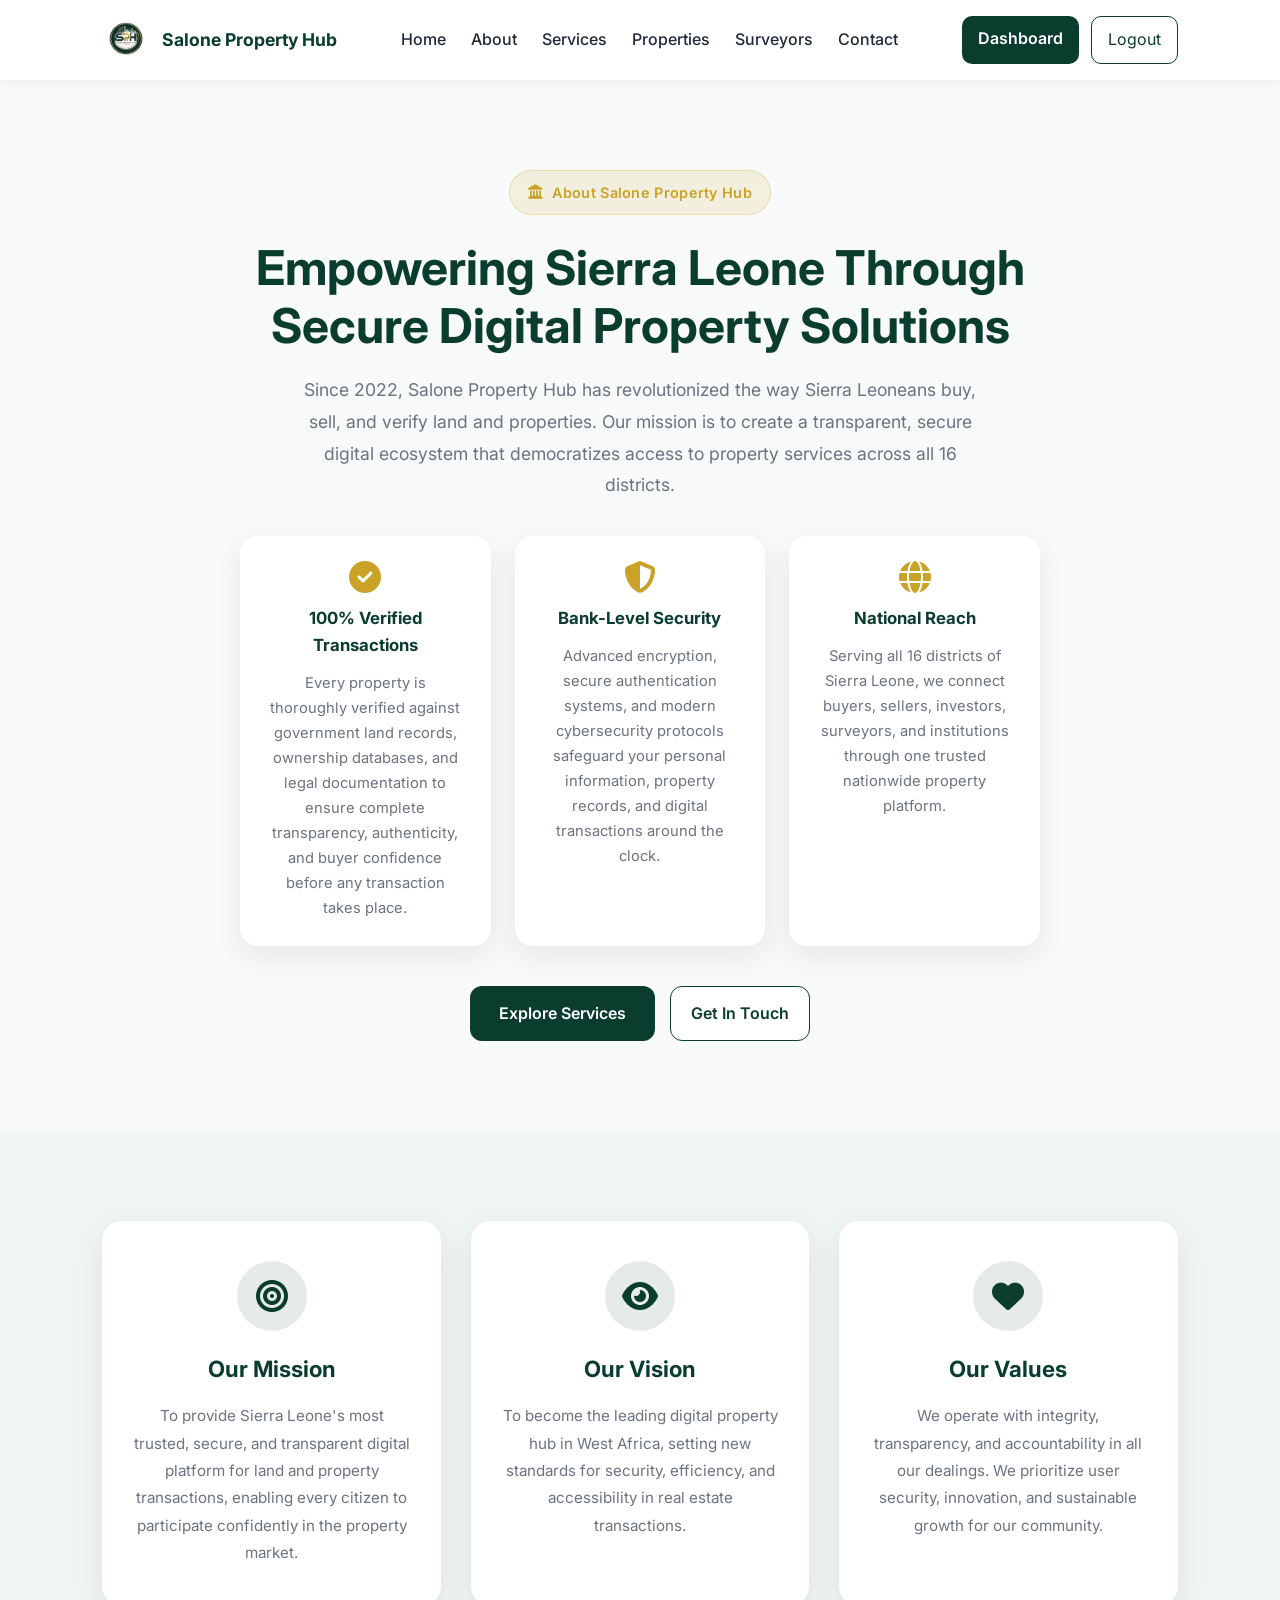
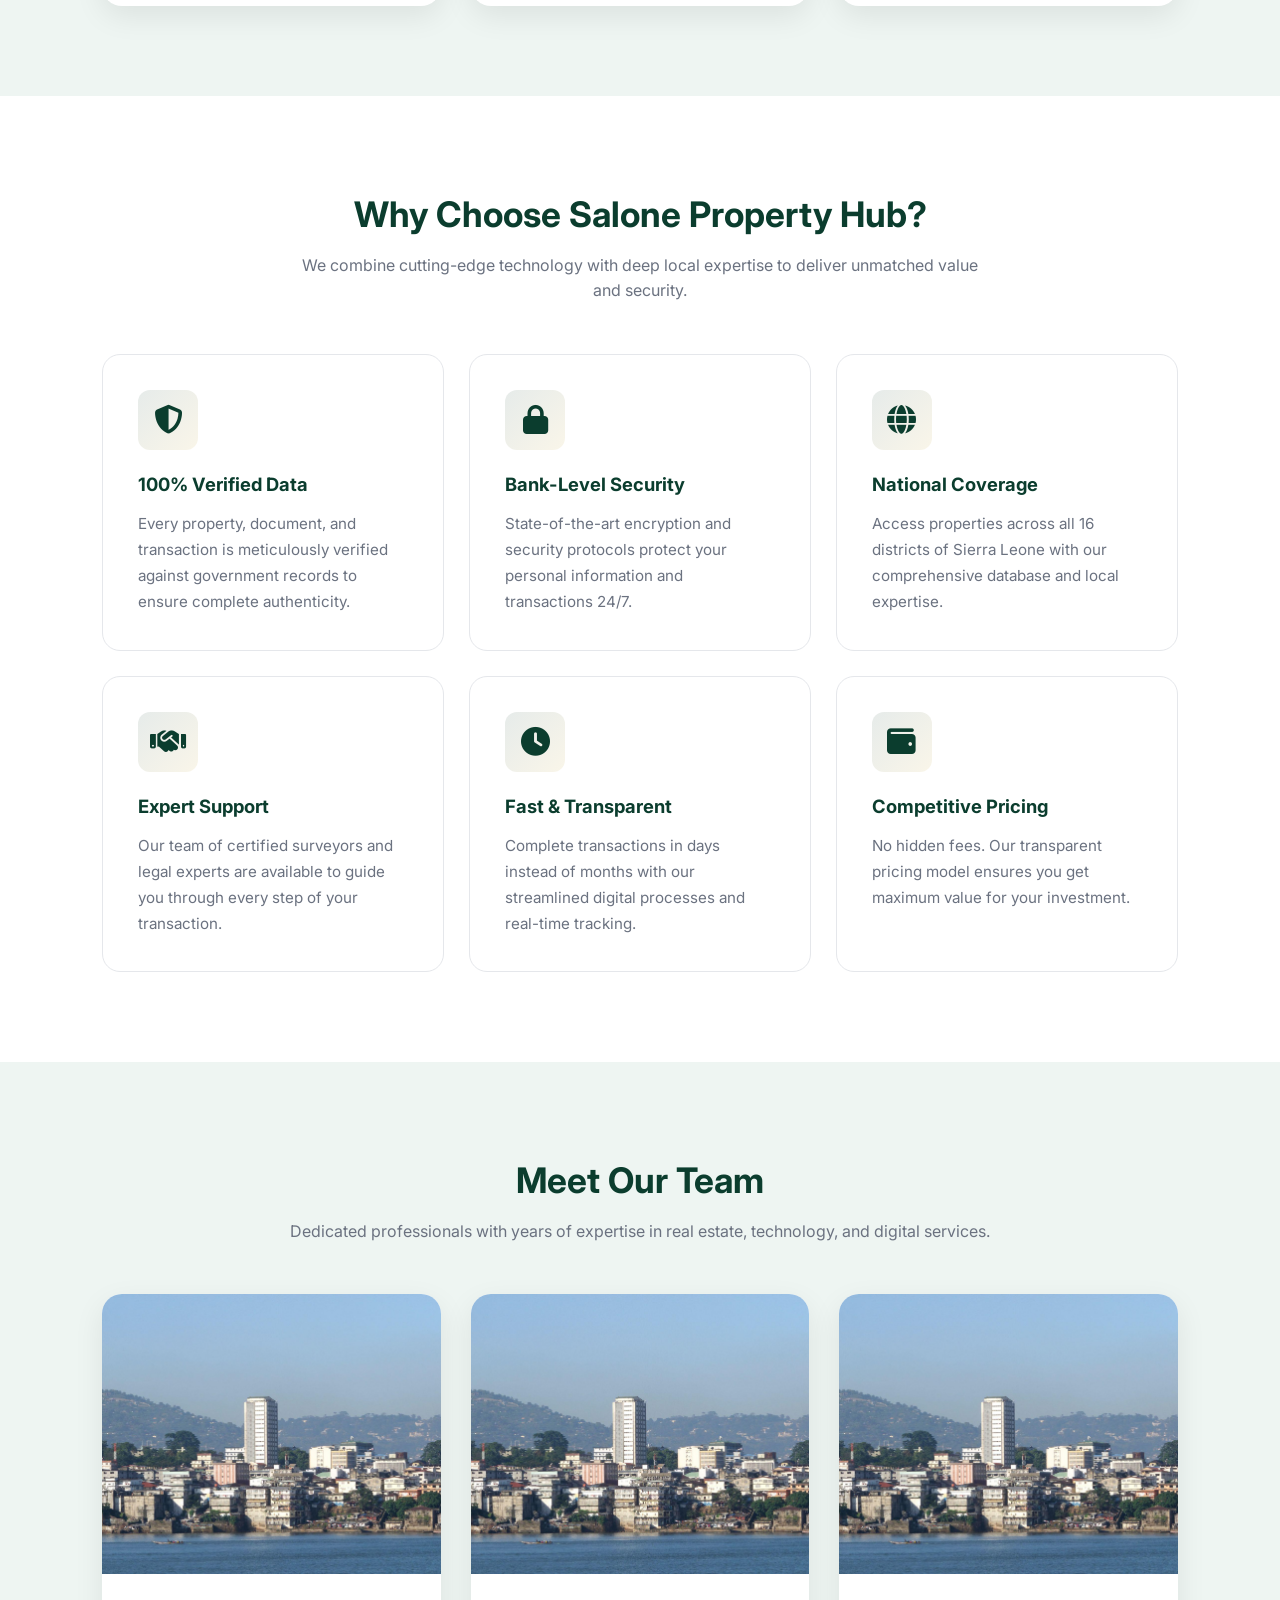
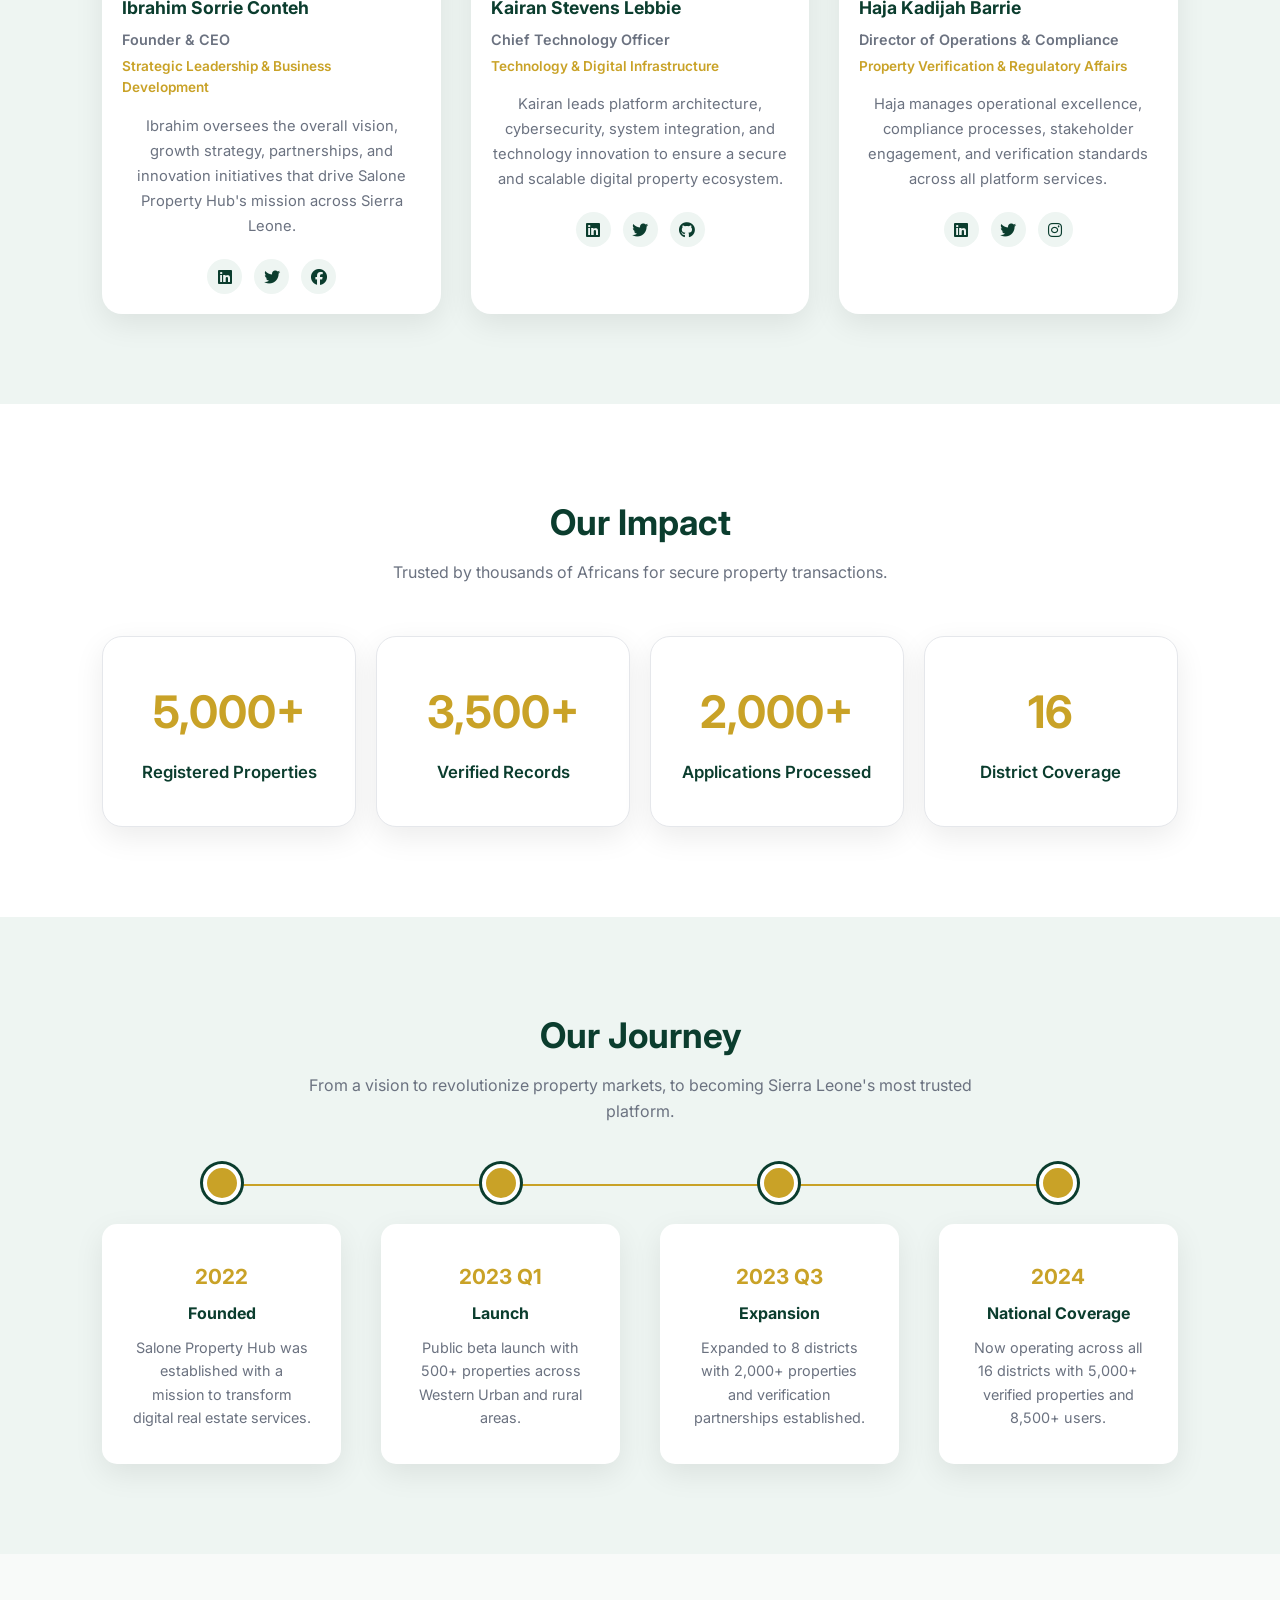
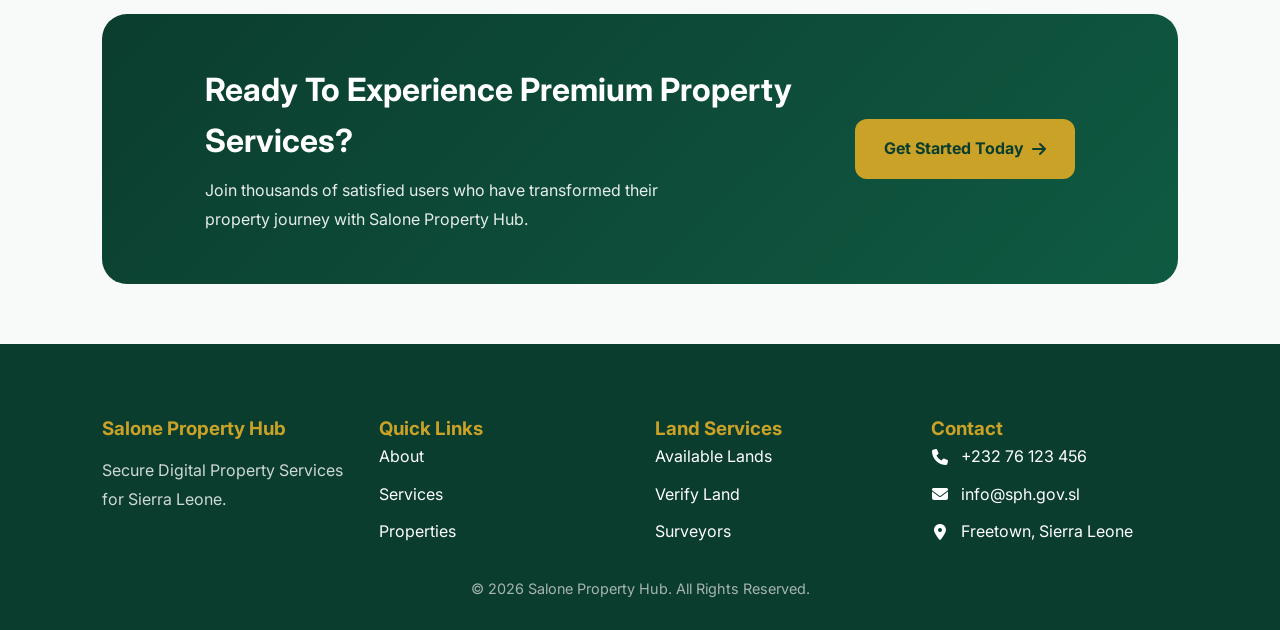
==== about.html @ 492e8870 "Complete Salone Property Hub platform with responsive pages, property listings, surveyor directory, " ====
<!DOCTYPE html>
<html lang="en">
<head>
    <meta charset="UTF-8">
    <meta name="viewport" content="width=device-width, initial-scale=1.0">
    <title>About Us | Salone Property Hub</title>

    <link rel="stylesheet" href="css/about.css">
    <link rel="stylesheet" href="https://cdnjs.cloudflare.com/ajax/libs/font-awesome/6.5.1/css/all.min.css">
    <link href="https://fonts.googleapis.com/css2?family=Inter:wght@300;400;500;600;700;800&display=swap" rel="stylesheet">
</head>
<body>

<!-- ================= NAVBAR ================= -->

<header>

    <nav class="navbar">

        <a href="index.html" class="logo-area">
            <img src="images/logo.png" alt="SPH Logo">
            <span>Salone Property Hub</span>
        </a>

        <button class="hamburger" aria-label="Toggle navigation">
            <span></span>
            <span></span>
            <span></span>
        </button>

        <ul class="nav-links">
            <li><a class="hov" href="index.html">Home</a></li>
            <li><a class="hov" href="about.html" class="active">About</a></li>
            <li><a class="hov" href="services.html">Services</a></li>
            <li><a class="hov" href="properties.html">Properties</a></li>
            <li><a class="hov" href="surveyors.html">Surveyors</a></li>
            <li><a class="hov" href="contact.html">Contact</a></li>
            <li class="nav-buttons-mobile">
                <a href="#" class="dashboard-btn">Dashboard</a>
                <a href="login.html" class="logout-btn">Logout</a>
            </li>
        </ul>

        <div class="nav-buttons">
            <a href="#" class="dashboard-btn">Dashboard</a>
            <a href="login.html" class="logout-btn">Logout</a>
        </div>

    </nav>

</header>

<!-- ================= ABOUT HERO ================= -->

<section class="about-hero">

    <div class="hero-wrapper">
        <span class="hero-badge">
            <i class="fa-solid fa-landmark"></i>
            About Salone Property Hub
        </span>

        <h1>
            Empowering Sierra Leone Through Secure Digital Property Solutions
        </h1>

        <p class="hero-intro">
            Since 2022, Salone Property Hub has revolutionized the way Sierra Leoneans buy, sell, and verify land and properties. Our mission is to create a transparent, secure digital ecosystem that democratizes access to property services across all 16 districts.
        </p>

    <div class="hero-highlights">

    <div class="highlight-item">
        <i class="fa-solid fa-check-circle"></i>

        <h4>100% Verified Transactions</h4>

        <p>
            Every property is thoroughly verified against government land records,
            ownership databases, and legal documentation to ensure complete
            transparency, authenticity, and buyer confidence before any
            transaction takes place.
        </p>
    </div>

    <div class="highlight-item">
        <i class="fa-solid fa-shield-halved"></i>

        <h4>Bank-Level Security</h4>

        <p>
            Advanced encryption, secure authentication systems, and modern
            cybersecurity protocols safeguard your personal information,
            property records, and digital transactions around the clock.
        </p>
    </div>

    <div class="highlight-item">
        <i class="fa-solid fa-globe"></i>

        <h4>National Reach</h4>

        <p>
            Serving all 16 districts of Sierra Leone, we connect buyers,
            sellers, investors, surveyors, and institutions through one trusted
            nationwide property platform.
        </p>
    </div>

    </div>

        <div class="hero-buttons">
            <a href="services.html" class="primary-btn">
                Explore Services
            </a>

            <a href="contact.html" class="secondary-btn">
                Get In Touch
            </a>
        </div>
    </div>

</section>

<!-- ================= MISSION & VISION ================= -->

<section class="mission-vision">

    <div class="mission-card">
        <div class="card-icon">
            <i class="fa-solid fa-bullseye"></i>
        </div>
        <h3>Our Mission</h3>
        <p>
            To provide Sierra Leone's most trusted, secure, and transparent digital platform for land and property transactions, enabling every citizen to participate confidently in the property market.
        </p>
    </div>

    <div class="vision-card">
        <div class="card-icon">
            <i class="fa-solid fa-eye"></i>
        </div>
        <h3>Our Vision</h3>
        <p>
            To become the leading digital property hub in West Africa, setting new standards for security, efficiency, and accessibility in real estate transactions.
        </p>
    </div>

    <div class="values-card">
        <div class="card-icon">
            <i class="fa-solid fa-heart"></i>
        </div>
        <h3>Our Values</h3>
        <p>
            We operate with integrity, transparency, and accountability in all our dealings. We prioritize user security, innovation, and sustainable growth for our community.
        </p>
    </div>

</section>

<!-- ================= WHY CHOOSE US ================= -->

<section class="why-us">

    <div class="section-header">
        <h2>Why Choose Salone Property Hub?</h2>
        <p>
            We combine cutting-edge technology with deep local expertise to deliver unmatched value and security.
        </p>
    </div>

    <div class="features-grid">

        <div class="feature-card">
            <div class="feature-icon">
                <i class="fa-solid fa-shield-halved"></i>
            </div>
            <h3>100% Verified Data</h3>
            <p>Every property, document, and transaction is meticulously verified against government records to ensure complete authenticity.</p>
        </div>

        <div class="feature-card">
            <div class="feature-icon">
                <i class="fa-solid fa-lock"></i>
            </div>
            <h3>Bank-Level Security</h3>
            <p>State-of-the-art encryption and security protocols protect your personal information and transactions 24/7.</p>
        </div>

        <div class="feature-card">
            <div class="feature-icon">
                <i class="fa-solid fa-globe"></i>
            </div>
            <h3>National Coverage</h3>
            <p>Access properties across all 16 districts of Sierra Leone with our comprehensive database and local expertise.</p>
        </div>

        <div class="feature-card">
            <div class="feature-icon">
                <i class="fa-solid fa-handshake"></i>
            </div>
            <h3>Expert Support</h3>
            <p>Our team of certified surveyors and legal experts are available to guide you through every step of your transaction.</p>
        </div>

        <div class="feature-card">
            <div class="feature-icon">
                <i class="fa-solid fa-clock"></i>
            </div>
            <h3>Fast & Transparent</h3>
            <p>Complete transactions in days instead of months with our streamlined digital processes and real-time tracking.</p>
        </div>

        <div class="feature-card">
            <div class="feature-icon">
                <i class="fa-solid fa-wallet"></i>
            </div>
            <h3>Competitive Pricing</h3>
            <p>No hidden fees. Our transparent pricing model ensures you get maximum value for your investment.</p>
        </div>

    </div>

</section>

<!-- ================= TEAM SECTION ================= -->

<section class="team-section">

    <div class="section-header">
        <h2>Meet Our Team</h2>
        <p>
            Dedicated professionals with years of expertise in real estate, technology, and digital services.
        </p>
    </div>

    <div class="team-grid">

    <div class="team-card">
        <div class="team-image">
            <img src="./images/home/hero 3.jpg" alt="Ibrahim Sorrie Conteh">
        </div>

        <h3>Ibrahim Sorrie Conteh</h3>
        <p>Founder & CEO</p>

        <span>
            Strategic Leadership & Business Development
        </span>

        <div class="team-description">
            Ibrahim oversees the overall vision, growth strategy,
            partnerships, and innovation initiatives that drive
            Salone Property Hub's mission across Sierra Leone.
        </div>

        <div class="team-socials">
            <a href="#"><i class="fab fa-linkedin"></i></a>
            <a href="#"><i class="fab fa-twitter"></i></a>
            <a href="#"><i class="fab fa-facebook"></i></a>
        </div>
    </div>

    <div class="team-card">
        <div class="team-image">
            <img src="./images/home/hero 3.jpg" alt="Kairan Stevens Lebbie">
        </div>

        <h3>Kairan Stevens Lebbie</h3>
        <p>Chief Technology Officer</p>

        <span>
            Technology & Digital Infrastructure
        </span>

        <div class="team-description">
            Kairan leads platform architecture, cybersecurity,
            system integration, and technology innovation to
            ensure a secure and scalable digital property ecosystem.
        </div>

        <div class="team-socials">
            <a href="#"><i class="fab fa-linkedin"></i></a>
            <a href="#"><i class="fab fa-twitter"></i></a>
            <a href="#"><i class="fab fa-github"></i></a>
        </div>
    </div>

    <div class="team-card">
        <div class="team-image">
            <img src="./images/home/hero 3.jpg" alt="Haja Kadijah Barrie">
        </div>

        <h3>Haja Kadijah Barrie</h3>
        <p>Director of Operations & Compliance</p>

        <span>
            Property Verification & Regulatory Affairs
        </span>

        <div class="team-description">
            Haja manages operational excellence, compliance
            processes, stakeholder engagement, and verification
            standards across all platform services.
        </div>

        <div class="team-socials">
            <a href="#"><i class="fab fa-linkedin"></i></a>
            <a href="#"><i class="fab fa-twitter"></i></a>
            <a href="#"><i class="fab fa-instagram"></i></a>
        </div>
    </div>

    </div>

</section>

<!-- ================= BY THE NUMBERS ================= -->

<section class="by-numbers">

    <div class="section-header">
        <h2>Our Impact</h2>
        <p>
            Trusted by thousands of Africans for secure property transactions.
        </p>
    </div>

    <div class="numbers-grid">

        <div class="number-card">
            <h2>5,000+</h2>
            <p>Registered Properties</p>
        </div>

        <div class="number-card">
            <h2>3,500+</h2>
            <p>Verified Records</p>
        </div>

        <div class="number-card">
            <h2>2,000+</h2>
            <p>Applications Processed</p>
        </div>

        <div class="number-card">
            <h2>16</h2>
            <p>District Coverage</p>
        </div>

    </div>

</section>

<!-- ================= TIMELINE ================= -->

<section class="timeline-section">

    <div class="section-header">
        <h2>Our Journey</h2>
        <p>
            From a vision to revolutionize property markets, to becoming Sierra Leone's most trusted platform.
        </p>
    </div>

    <div class="timeline">

        <div class="timeline-item">
            <div class="timeline-content">
                <h3>2022</h3>
                <p><strong>Founded</strong></p>
                <span>Salone Property Hub was established with a mission to transform digital real estate services.</span>
            </div>
        </div>

        <div class="timeline-item">
            <div class="timeline-content">
                <h3>2023 Q1</h3>
                <p><strong>Launch</strong></p>
                <span>Public beta launch with 500+ properties across Western Urban and rural areas.</span>
            </div>
        </div>

        <div class="timeline-item">
            <div class="timeline-content">
                <h3>2023 Q3</h3>
                <p><strong>Expansion</strong></p>
                <span>Expanded to 8 districts with 2,000+ properties and verification partnerships established.</span>
            </div>
        </div>

        <div class="timeline-item">
            <div class="timeline-content">
                <h3>2024</h3>
                <p><strong>National Coverage</strong></p>
                <span>Now operating across all 16 districts with 5,000+ verified properties and 8,500+ users.</span>
            </div>
        </div>

    </div>

</section>

<!-- ================= CTA SECTION ================= -->

<section class="cta-final">

    <div>
        <h2>Ready To Experience Premium Property Services?</h2>
        <p>
            Join thousands of satisfied users who have transformed their property journey with Salone Property Hub.
        </p>
    </div>

    <a href="services.html" class="cta-btn">
        Get Started Today
        <i class="fa-solid fa-arrow-right"></i>
    </a>

</section>

<!-- ================= FOOTER ================= -->

<footer>

    <div class="footer-grid">

        <div>

            <h3>Salone Property Hub</h3>

            <p>
                Secure Digital Property Services for Sierra Leone.
            </p>

        </div>

        <div>

            <h3>Quick Links</h3>

            <a href="about.html">About</a>
            <a href="services.html">Services</a>
            <a href="properties.html">Properties</a>

        </div>

        <div>

            <h3>Land Services</h3>

            <a href="lands.html">Available Lands</a>
            <a href="verify.html">Verify Land</a>
            <a href="surveyors.html">Surveyors</a>

        </div>

        <div>

            <h3>Contact</h3>

            <div class="contact-item">
                <i class="fa-solid fa-phone"></i>
                <span>+232 76 123 456</span>
            </div>

            <div class="contact-item">
                <i class="fa-solid fa-envelope"></i>
                <span>info@sph.gov.sl</span>
            </div>

            <div class="contact-item">
                <i class="fa-solid fa-location-dot"></i>
                <span>Freetown, Sierra Leone</span>
            </div>

        </div>

    </div>

    <div class="copyright">
        © 2026 Salone Property Hub. All Rights Reserved.
    </div>

</footer>

<script>
    document.addEventListener("DOMContentLoaded", () => {
        const hamburger = document.querySelector(".hamburger");
        const navLinks = document.querySelector(".nav-links");

        hamburger?.addEventListener("click", () => {
            hamburger.classList.toggle("active");
            navLinks.classList.toggle("active");
        });

        navLinks?.querySelectorAll("a").forEach(link => {
            link.addEventListener("click", () => {
                hamburger.classList.remove("active");
                navLinks.classList.remove("active");
            });
        });

        document.addEventListener("click", (e) => {
            if (!hamburger?.contains(e.target) && !navLinks?.contains(e.target)) {
                hamburger?.classList.remove("active");
                navLinks?.classList.remove("active");
            }
        });
    });
</script>

</body>
</html>
---- css/about.css ----
/* =========================
   GLOBAL RESET & BASE
========================= */

*{
    margin:0;
    padding:0;
    box-sizing:border-box;
    font-family:'Inter',sans-serif;
}

:root{
    --primary:#0B3D2E;
    --primary-light:#0F5A42;
    --gold:#C9A227;

    --bg:#F8FAF9;
    --section:#EEF5F2;
    --white:#ffffff;

    --text:#1F2937;
    --text-light:#6B7280;

    --shadow:0 10px 30px rgba(0,0,0,0.08);
    --shadow-hover:0 18px 45px rgba(0,0,0,0.15);

    --radius:18px;
    --transition:all .3s ease;
}

html{
    scroll-behavior:smooth;
}

body{
    background:var(--bg);
    color:var(--text);
    line-height:1.6;
}

/* =========================
   GENERAL SECTIONS
========================= */

section{
    padding:90px 8%;
}

.section-header{
    text-align:center;
    margin-bottom:50px;
}

.section-header h2{
    font-size:2.2rem;
    color:var(--primary);
    margin-bottom:10px;
}

.section-header p{
    color:var(--text-light);
    max-width:700px;
    margin:0 auto;
}

/* =========================
   BUTTONS
========================= */

.primary-btn,
.secondary-btn,
.dashboard-btn,
.logout-btn,
.cta-btn{
    transition:var(--transition);
}

.primary-btn,
.cta-btn{
    background:var(--primary);
    color:white;
    padding:14px 28px;
    border-radius:12px;
    text-decoration:none;
    font-weight:600;
    display:inline-flex;
    align-items:center;
    gap:8px;
    border:1px solid transparent;
}

.hero-buttons{
    display:flex;
    justify-content:center;
    gap:15px;
}

.primary-btn:hover,
.cta-btn:hover{
    background:var(--primary-light);
    transform:translateY(-3px);
    box-shadow:var(--shadow);
}

.secondary-btn{
    background:white;
    color:var(--primary);
    border:1px solid var(--primary);
    padding:14px 20px;
    border-radius:12px;
    font-weight:600;
    text-decoration:none;
}

.secondary-btn:hover{
    background:var(--primary);
    color:white;
    transform:translateY(-3px);
}

/* =========================
   NAVBAR
========================= */

header{
    position:sticky;
    top:0;
    z-index:9999;
    background:white;
    box-shadow:0 2px 15px rgba(0,0,0,0.06);
}

.navbar{
    height:80px;
    display:flex;
    justify-content:space-between;
    align-items:center;
    padding:0 8%;
}

.logo-area{
    display:flex;
    align-items:center;
    gap:12px;
    text-decoration:none;
}

.logo-area img{
    width:48px;
    height:48px;
    border-radius:50%;
    object-fit:cover;
}

.logo-area span{
    font-weight:700;
    color:var(--primary);
    font-size:1.1rem;
}

.nav-links{
    display:flex;
    gap:25px;
    list-style:none;
}

.nav-links a{
    text-decoration:none;
    color:var(--text);
    font-weight:500;
    position:relative;
}

.nav-links a::after{
    content:"";
    position:absolute;
    left:0;
    bottom:-5px;
    width:0;
    height:2px;
    background:var(--gold);
    transition:var(--transition);
}

.nav-links > li > a.hov:hover::after,
.nav-links .active::after{
    width:100%;
}

.nav-links > li > a.hov:hover,
.nav-links .active{
    color:var(--gold);
}

.nav-buttons{
    display:flex;
    gap:12px;
}

.nav-buttons-mobile{
    display:none;
    flex-direction:column;
    gap:10px;
    margin-top:20px;
}

.nav-buttons-mobile a{
    text-align:center;
    display:block;
}

.hamburger{
    display:none;
    flex-direction:column;
    justify-content:space-between;
    width:30px;
    height:24px;
    background:none;
    border:none;
    cursor:pointer;
    padding:0;
    z-index:1001;
}

.hamburger span{
    width:100%;
    height:3px;
    background:var(--primary);
    border-radius:3px;
    transition:var(--transition);
}

.hamburger.active span:nth-child(1){
    transform:rotate(45deg) translate(6px, 6px);
}

.hamburger.active span:nth-child(2){
    opacity:0;
}

.hamburger.active span:nth-child(3){
    transform:rotate(-45deg) translate(6px, -6px);
}

.dashboard-btn{
    background:var(--primary);
    color:white;
    padding:10px 16px;
    border-radius:10px;
    text-decoration:none;
    font-weight:600;
}

.nav-buttons-mobile .dashboard-btn{
    color:white;
}

.logout-btn{
    border:1px solid var(--primary);
    color:var(--primary);
    padding:10px 16px;
    border-radius:10px;
    text-decoration:none;
}

.dashboard-btn:hover,
.logout-btn:hover{
    transform:translateY(-2px);
}

/* =========================
   ABOUT HERO
========================= */

.about-hero{
    display:flex;
    align-items:center;
    justify-content:center;
    min-height:80vh;
}

.hero-wrapper{
    max-width:800px;
    text-align:center;
}

.hero-badge{
    display:inline-flex;
    align-items:center;
    gap:10px;

    padding:10px 18px;

    background:rgba(201,162,39,0.12);

    border:1px solid rgba(201,162,39,0.25);

    color:var(--gold);

    border-radius:50px;

    font-size:.9rem;
    font-weight:600;
    letter-spacing:.3px;

    margin-bottom:24px;

    backdrop-filter:blur(8px);
}

.hero-badge i{
    font-size:.9rem;
}

.hero-wrapper h1{
    font-size:3rem;
    line-height:1.2;
    color:var(--primary);
    margin-bottom:20px;
}

.hero-intro{
    color:var(--text-light);
    margin-bottom:35px;
    font-size:1.1rem;
    line-height:1.8;
    max-width:700px;
    margin-left:auto;
    margin-right:auto;
}

.hero-highlights{
    display:grid;
    grid-template-columns:repeat(3,1fr);
    gap:24px;
    margin-bottom:40px;
}

.highlight-item{
    background:white;
    padding:25px;
    border-radius:18px;
    box-shadow:var(--shadow);
    transition:var(--transition);

    display:flex;
    flex-direction:column;
    align-items:center;
    text-align:center;
    gap:12px;
}

.highlight-item:hover{
    transform:translateY(-6px);
    box-shadow:var(--shadow-hover);
}

.highlight-item i{
    font-size:2rem;
    color:var(--gold);
}

.highlight-item h4{
    color:var(--primary);
    font-size:1.05rem;
}

.highlight-item p{
    color:var(--text-light);
    font-size:.92rem;
    line-height:1.7;
}

/* =========================
   MISSION & VISION
========================= */

.mission-vision{
    background:var(--section);
    display:grid;
    grid-template-columns:repeat(3,1fr);
    gap:30px;
}

.mission-card,
.vision-card,
.values-card{
    background:white;
    padding:40px 30px;
    border-radius:20px;
    box-shadow:var(--shadow);
    transition:var(--transition);
    text-align:center;
}

.mission-card:hover,
.vision-card:hover,
.values-card:hover{
    transform:translateY(-8px);
    box-shadow:var(--shadow-hover);
}

.card-icon{
    width:70px;
    height:70px;
    background:rgba(11,61,46,0.1);
    border-radius:50%;
    display:flex;
    align-items:center;
    justify-content:center;
    margin:0 auto 20px;
    font-size:2rem;
    color:var(--primary);
}

.mission-card h3,
.vision-card h3,
.values-card h3{
    font-size:1.4rem;
    color:var(--primary);
    margin-bottom:15px;
}

.mission-card p,
.vision-card p,
.values-card p{
    color:var(--text-light);
    line-height:1.8;
    font-size:.95rem;
}

/* =========================
   WHY CHOOSE US
========================= */

.why-us{
    background:white;
}

.features-grid{
    display:grid;
    grid-template-columns:repeat(3,1fr);
    gap:25px;
}

.feature-card{
    background:white;
    padding:35px;
    border-radius:18px;
    border:1px solid #E5E7EB;
    transition:var(--transition);
}

.feature-card:hover{
    border-color:var(--gold);
    box-shadow:var(--shadow-hover);
    transform:translateY(-6px);
}

.feature-icon{
    width:60px;
    height:60px;
    background:linear-gradient(135deg, rgba(11,61,46,0.1), rgba(201,162,39,0.1));
    border-radius:12px;
    display:flex;
    align-items:center;
    justify-content:center;
    font-size:1.8rem;
    color:var(--primary);
    margin-bottom:20px;
}

.feature-card h3{
    font-size:1.15rem;
    color:var(--primary);
    margin-bottom:12px;
}

.feature-card p{
    color:var(--text-light);
    line-height:1.7;
    font-size:.95rem;
}

/* =========================
   TEAM SECTION
========================= */

.team-section{
    background:var(--section);
}

.team-grid{
    display:grid;
    grid-template-columns:repeat(3,1fr);
    gap:30px;
}

.team-description{
    padding:0 20px 20px;
    color:var(--text-light);
    font-size:.92rem;
    line-height:1.7;
    text-align:center;
    min-height:100px;
}

.team-card{
    background:white;
    border-radius:20px;
    overflow:hidden;
    box-shadow:var(--shadow);
    transition:var(--transition);
}

.team-card:hover{
    transform:translateY(-8px);
    box-shadow:var(--shadow-hover);
}

.team-image{
    width:100%;
    height:280px;
    overflow:hidden;
}

.team-image img{
    width:100%;
    height:100%;
    object-fit:cover;
    transition:transform .4s ease;
}

.team-card:hover .team-image img{
    transform:scale(1.08);
}

.team-card h3{
    padding:20px 20px 5px;
    color:var(--primary);
    font-size:1.1rem;
    text-align:left;
}

.team-card p{
    padding:0 20px;
    color:var(--text-light);
    font-weight:600;
    font-size:.9rem;
    text-align:left;
}

.team-card span{
    display:block;
    padding:5px 20px 15px;
    color:var(--gold);
    font-weight:600;
    font-size:.85rem;
    text-align:left;
}

.team-socials{
    display:flex;
    gap:12px;
    padding:0 20px 20px;
    justify-content:center;
}

.team-socials a{
    width:35px;
    height:35px;
    background:var(--section);
    border-radius:50%;
    display:flex;
    align-items:center;
    justify-content:center;
    color:var(--primary);
    text-decoration:none;
    transition:var(--transition);
}

.team-socials a:hover{
    background:var(--primary);
    color:white;
    transform:translateY(-3px);
}

/* =========================
   BY THE NUMBERS
========================= */

.by-numbers{
    background:white;
}

.numbers-grid{
    display:grid;
    grid-template-columns:repeat(4,1fr);
    gap:20px;
}

.number-card{
    background:white;
    padding:40px 25px;
    border-radius:20px;
    text-align:center;
    color:var(--primary);
    box-shadow:var(--shadow);
    transition:var(--transition);
    border:1px solid #E5E7EB;
}

.number-card:hover{
    transform:translateY(-8px);
    box-shadow:var(--shadow-hover);
    border-color:var(--primary-light);
}

.number-card h2{
    font-size:2.8rem;
    color:var(--gold);
    margin-bottom:10px;
}

.number-card p{
    font-size:1.05rem;
    margin-bottom:0;
    font-weight:600;
    color:var(--primary);
}

/* =========================
   TIMELINE
========================= */

.timeline-section{
    background:var(--section);
}

.timeline{
    display:grid;
    grid-template-columns:repeat(4,1fr);
    gap:40px;
    position:relative;
    padding-top:50px;
}

.timeline-item{
    position:relative;
    z-index:1;
}

.timeline-item::before{
    content:"";
    position:absolute;
    top:-60px;
    left:50%;
    transform:translateX(-50%);
    width:30px;
    height:30px;
    background:var(--gold);
    border:4px solid white;
    border-radius:50%;
    box-shadow:0 0 0 3px var(--primary);
    z-index:2;
}

.timeline-item::after{
    content:"";
    position:absolute;
    top:-40px;
    left:calc(50% + 15px);
    width:calc(100% + 40px);
    height:2px;
    background:var(--gold);
    z-index:0;
}

.timeline-item:last-child::after{
    display:none;
}

.timeline-content{
    background:white;
    padding:30px;
    border-radius:15px;
    text-align:center;
    box-shadow:var(--shadow);
    transition:var(--transition);
    min-height:240px;
    display:flex;
    flex-direction:column;
    justify-content:center;
}

.timeline-content:hover{
    transform:translateY(-6px);
    box-shadow:var(--shadow-hover);
}

.timeline-content h3{
    color:var(--gold);
    font-size:1.3rem;
    margin-bottom:8px;
}

.timeline-content p{
    color:var(--primary);
    font-weight:600;
    font-size:1rem;
    margin-bottom:10px;
}

.timeline-content span{
    display:block;
    color:var(--text-light);
    font-size:.9rem;
    line-height:1.6;
}

/* =========================
   CTA FINAL
========================= */

.cta-final{
    display:flex;
    justify-content:space-between;
    align-items:center;
    background:linear-gradient(135deg, var(--primary), var(--primary-light));
    color:white;
    padding:50px 8%;
    border-radius:25px;
    margin:60px 8%;
}

.cta-final h2{
    font-size:2rem;
    margin-bottom:10px;
}

.cta-final p{
    max-width:500px;
    color:rgba(255,255,255,0.9);
    line-height:1.8;
}

.cta-btn{
    background:var(--gold);
    color:var(--primary);
    padding:16px 28px;
    border-radius:12px;
    font-weight:700;
    cursor:pointer;
    white-space:nowrap;
    flex-shrink:0;
}

.cta-btn:hover{
    transform:translateY(-3px);
    background:#E8BC3B;
}

/* =========================
   FOOTER
========================= */

footer{
    background: var(--primary);
    color:white;
    padding:70px 8% 30px;
}

.footer-grid{
    display:grid;
    grid-template-columns:repeat(4,1fr);
    gap:30px;
}

.footer-grid h3{
    color:var(--gold);
}

.copyright{
    text-align:center;
    margin-top:20px;
    font-size:.9rem;
    color:rgba(223, 223, 223, 0.736);
}

/* =========================
   FOOTER LINKS
========================= */

.footer-grid a{
    display:block;
    color:#ffffff;
    text-decoration:none;
    margin-bottom:12px;
    transition:var(--transition);
}

.footer-grid a:hover{
    color:var(--gold);
    padding-left:6px;
}

.footer-grid p{
    color:rgba(255,255,255,0.8);
    line-height:1.8;
    margin-top:12px;
    max-width:260px;
}
/* =========================
   CONTACT INFO
========================= */

.contact-item{
    display:flex;
    align-items:center;
    gap:12px;
    margin-bottom:12px;
    color:#ffffff;
}

.contact-item i{
    color:white;
    width:18px;
    text-align:center;
}

/* =========================
   RESPONSIVE DESIGN
========================= */

@media(max-width: 1024px){
    
    .features-grid{
        grid-template-columns:repeat(2,1fr);
    }

    .team-grid{
        grid-template-columns:repeat(2,1fr);
    }

    .numbers-grid{
        grid-template-columns:repeat(2,1fr);
    }

    .timeline{
        grid-template-columns:repeat(2,1fr);
        gap:30px;
    }

    .mission-vision{
        grid-template-columns:repeat(2,1fr);
    }

    .cta-final{
        flex-direction:column;
        text-align:center;
        gap:25px;
    }
}

@media(max-width: 768px){

    .hero-highlights{
    grid-template-columns:1fr;
}

    .hamburger{
        display:flex;
    }

    .nav-links{
        position:fixed;
        top:80px;
        left:0;
        width:100%;
        background:white;
        flex-direction:column;
        align-items:center;
        padding:30px 0;
        gap:20px;
        box-shadow:0 10px 30px rgba(0,0,0,0.1);
        transform:translateY(-150%);
        transition:transform 0.3s ease;
        z-index:1000;
    }

    .nav-links.active{
        transform:translateY(0);
    }

    .nav-buttons-mobile{
        display:flex;
    }

    .nav-buttons{
        display:none;
    }

    .footer-grid{
        grid-template-columns:1fr;
    }
    
    section{
        padding:60px 6%;
    }

    .navbar{
        padding:0 6%;
    }

    .hero-wrapper h1{
        font-size:2rem;
    }

    .hero-intro{
        font-size:1rem;
    }

    .features-grid,
    .team-grid,
    .numbers-grid,
    .timeline{
        grid-template-columns:1fr;
        gap:20px;
    }

    .mission-vision{
        grid-template-columns:1fr;
    }

    .section-header h2{
        font-size:1.8rem;
    }

    .highlight-item{
        flex-direction:column;
        text-align:center;
    }

    .highlight-item i{
        margin-top:0;
    }
}
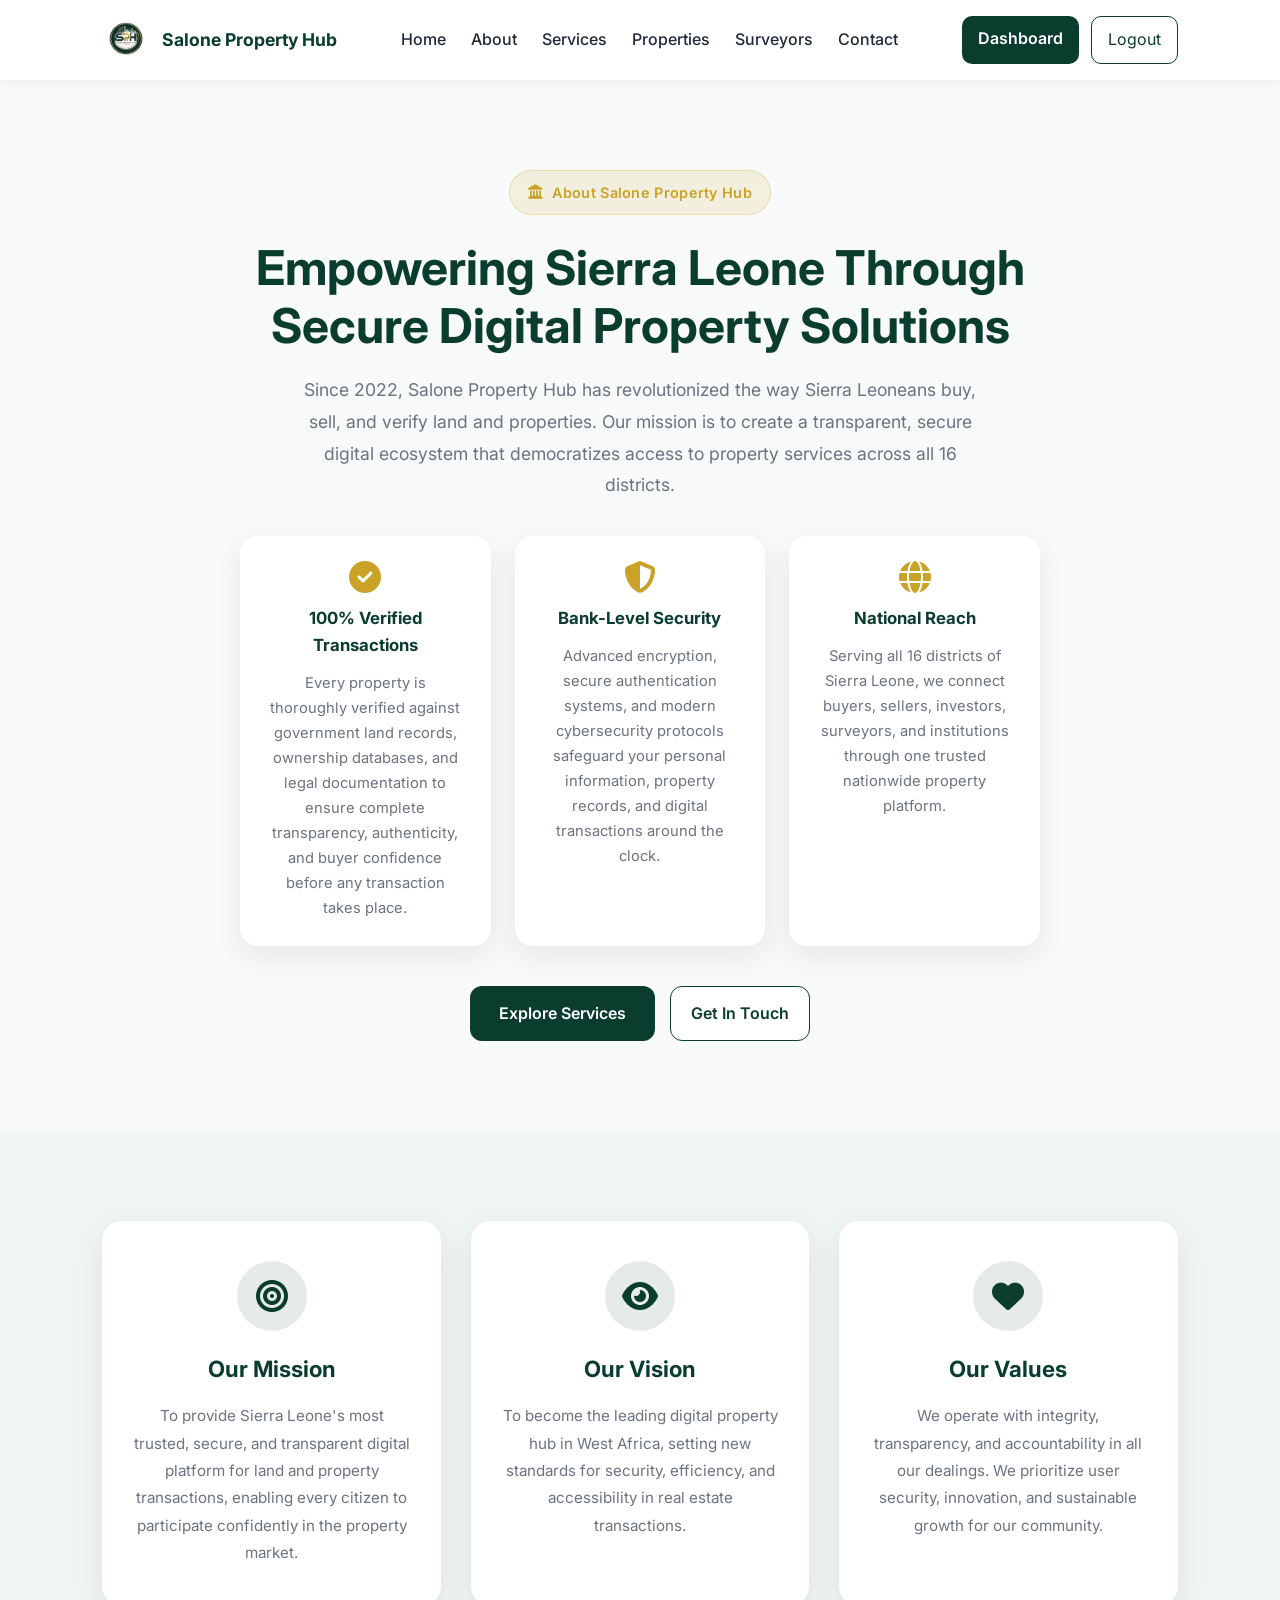
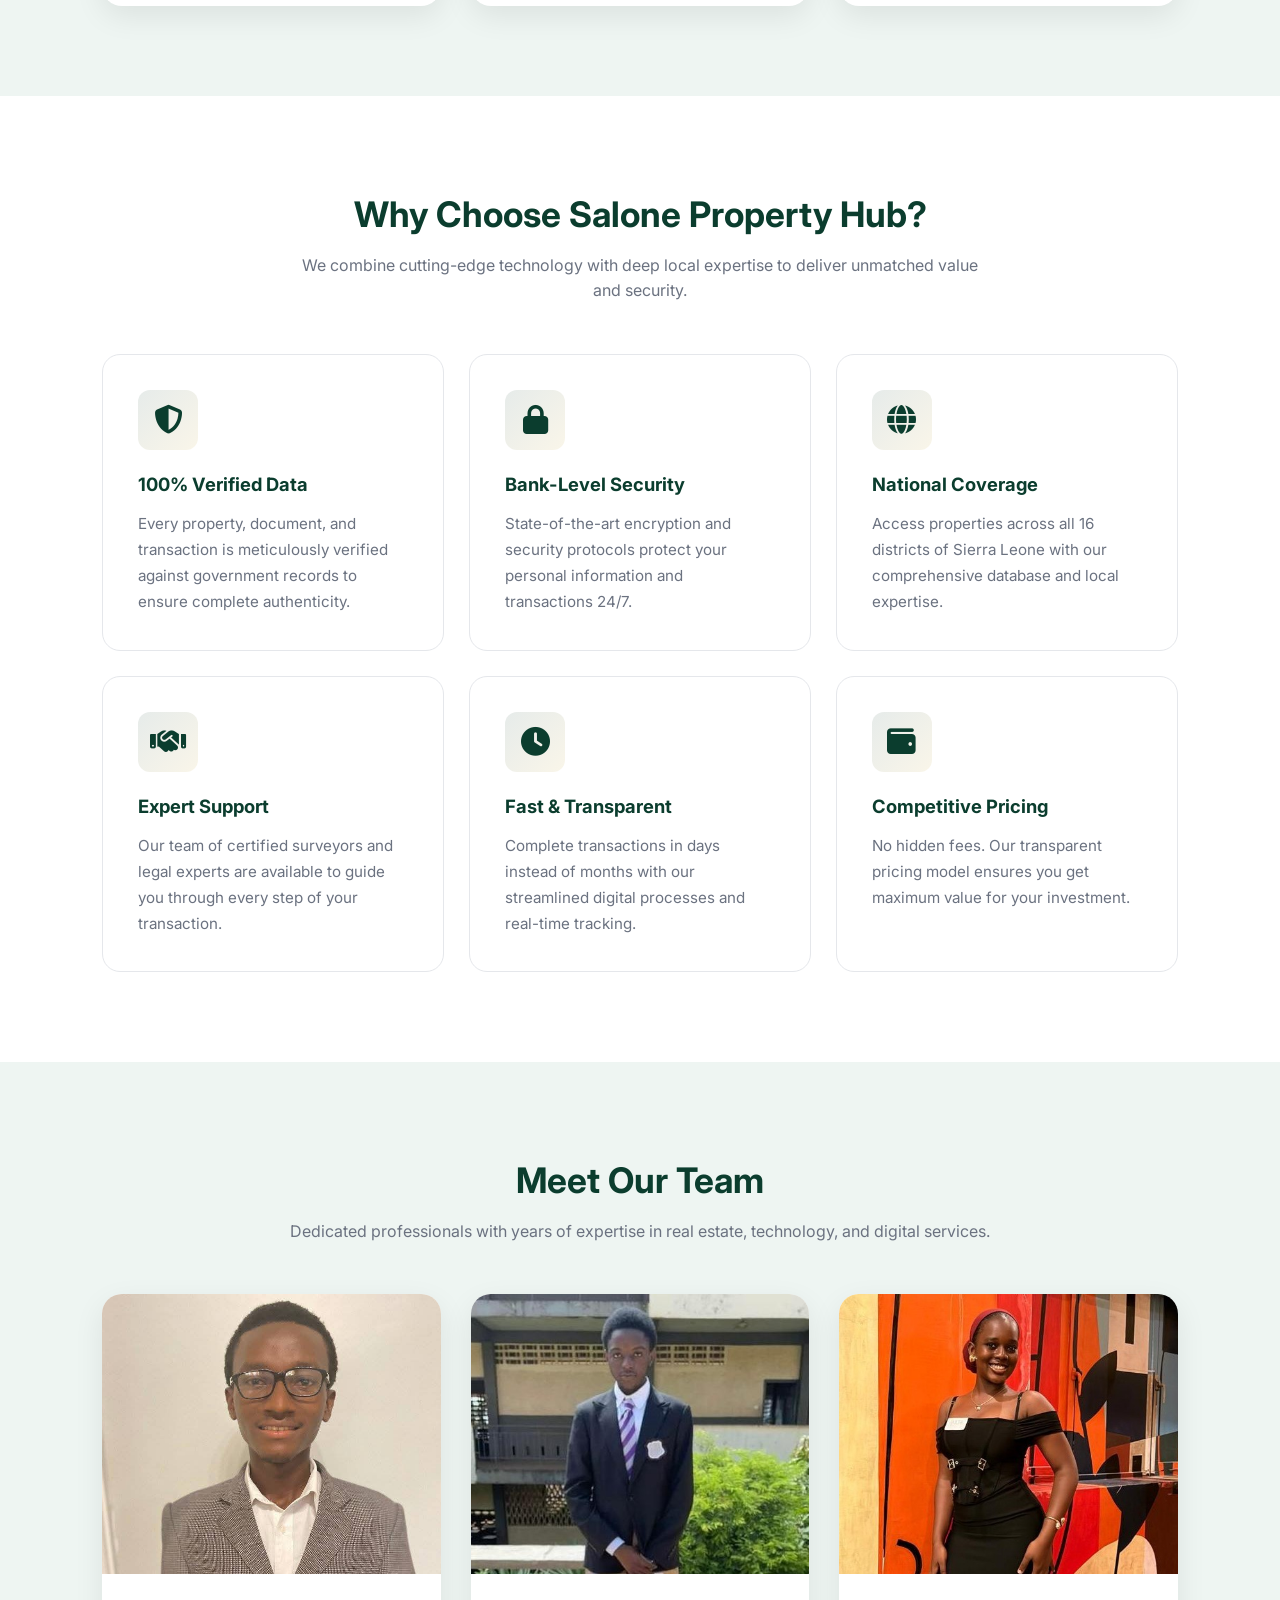
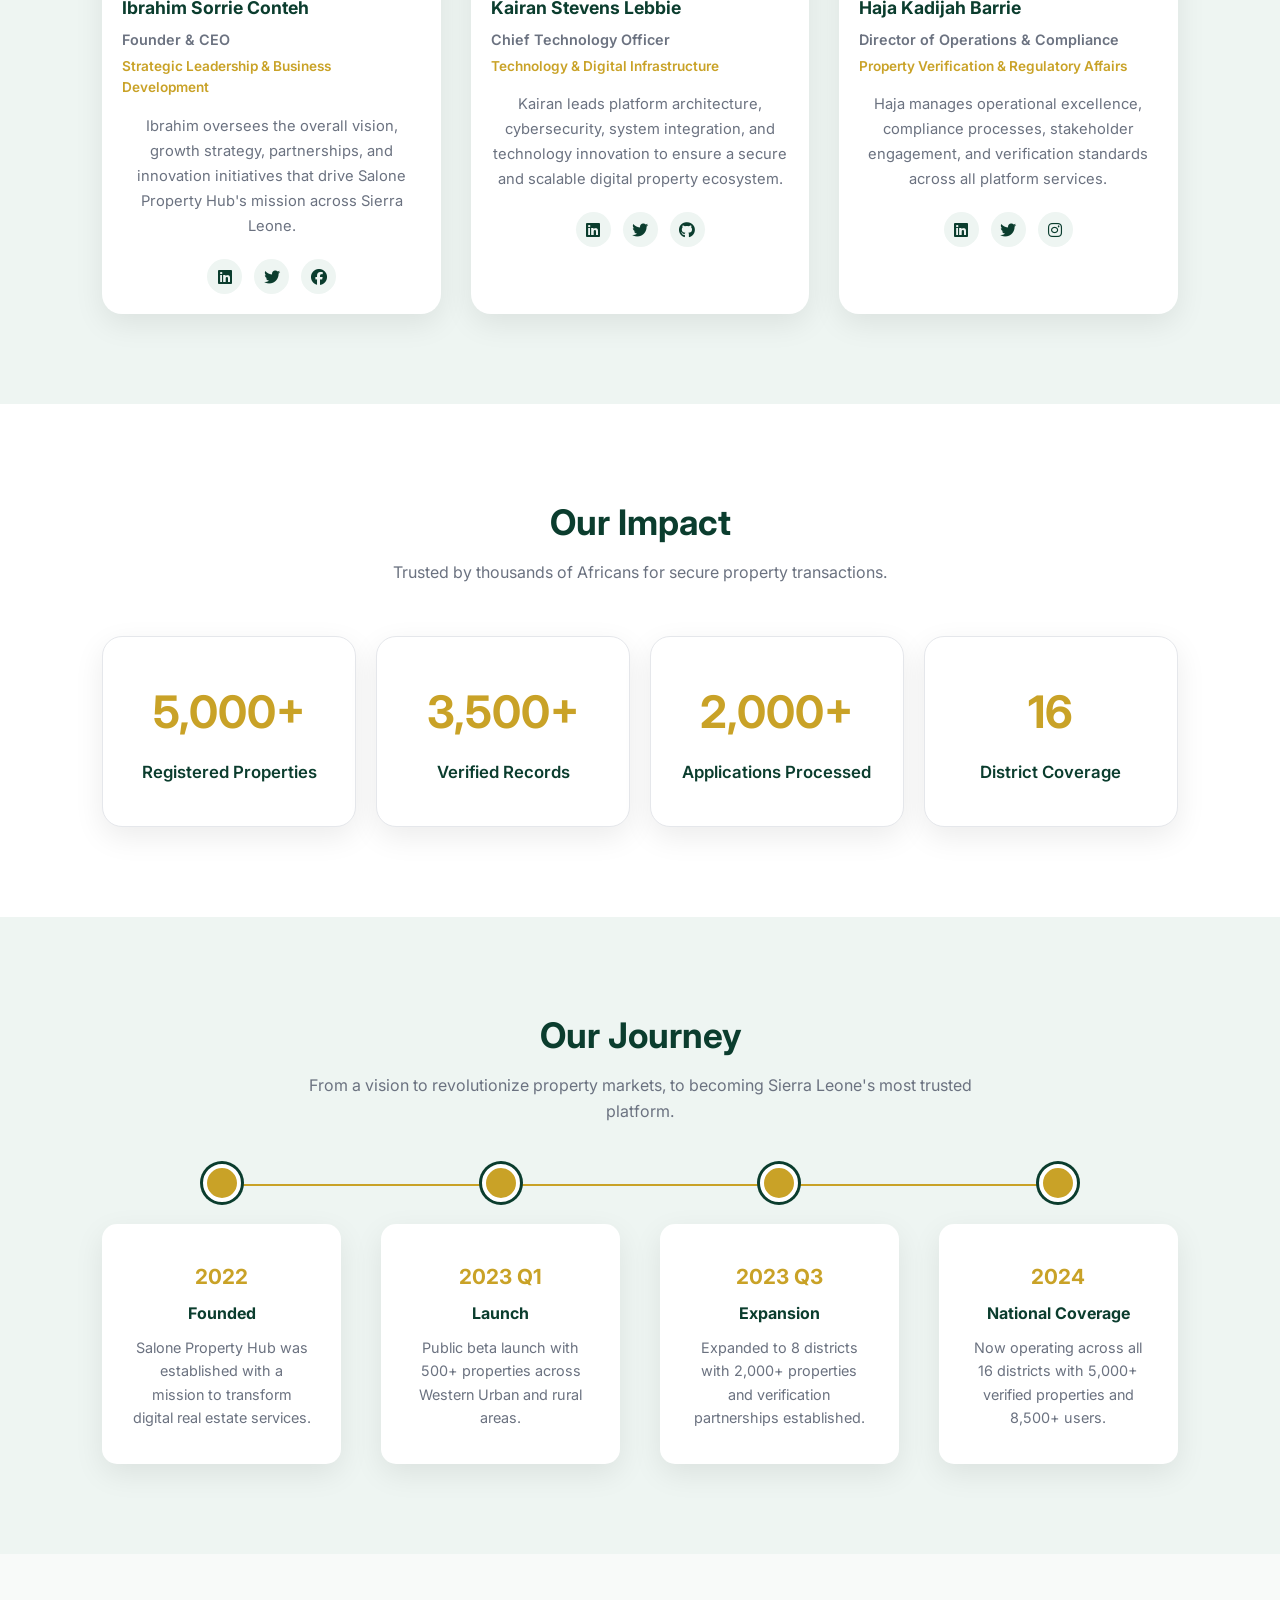
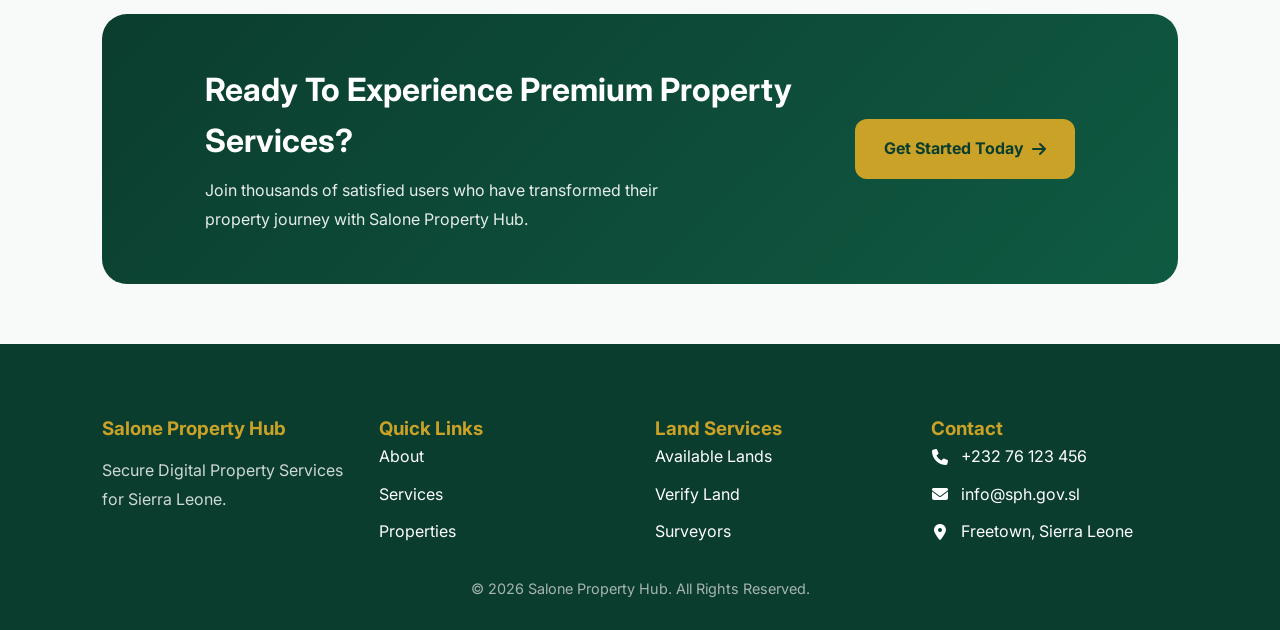
==== commit 436d3250: "feat: update navigation structure and fix surveyors page styling - update all navigation links from " ====
--- a/about.html
+++ b/about.html
@@ -17,7 +17,7 @@
 
     <nav class="navbar">
 
-        <a href="index.html" class="logo-area">
+        <a href="home.html" class="logo-area">
             <img src="images/logo.png" alt="SPH Logo">
             <span>Salone Property Hub</span>
         </a>
@@ -29,7 +29,7 @@
         </button>
 
         <ul class="nav-links">
-            <li><a class="hov" href="index.html">Home</a></li>
+            <li><a class="hov" href="home.html">Home</a></li>
             <li><a class="hov" href="about.html" class="active">About</a></li>
             <li><a class="hov" href="services.html">Services</a></li>
             <li><a class="hov" href="properties.html">Properties</a></li>
@@ -238,7 +238,7 @@
 
     <div class="team-card">
         <div class="team-image">
-            <img src="./images/home/hero 3.jpg" alt="Ibrahim Sorrie Conteh">
+            <img src="./images/team/sorrie.jpg" alt="Ibrahim Sorrie Conteh">
         </div>
 
         <h3>Ibrahim Sorrie Conteh</h3>
@@ -263,7 +263,7 @@
 
     <div class="team-card">
         <div class="team-image">
-            <img src="./images/home/hero 3.jpg" alt="Kairan Stevens Lebbie">
+            <img src="./images/team/kai.jpg" alt="Kairan Stevens Lebbie">
         </div>
 
         <h3>Kairan Stevens Lebbie</h3>
@@ -288,7 +288,7 @@
 
     <div class="team-card">
         <div class="team-image">
-            <img src="./images/home/hero 3.jpg" alt="Haja Kadijah Barrie">
+            <img src="./images/team/haja.jpg" alt="Haja Kadijah Barrie">
         </div>
 
         <h3>Haja Kadijah Barrie</h3>
